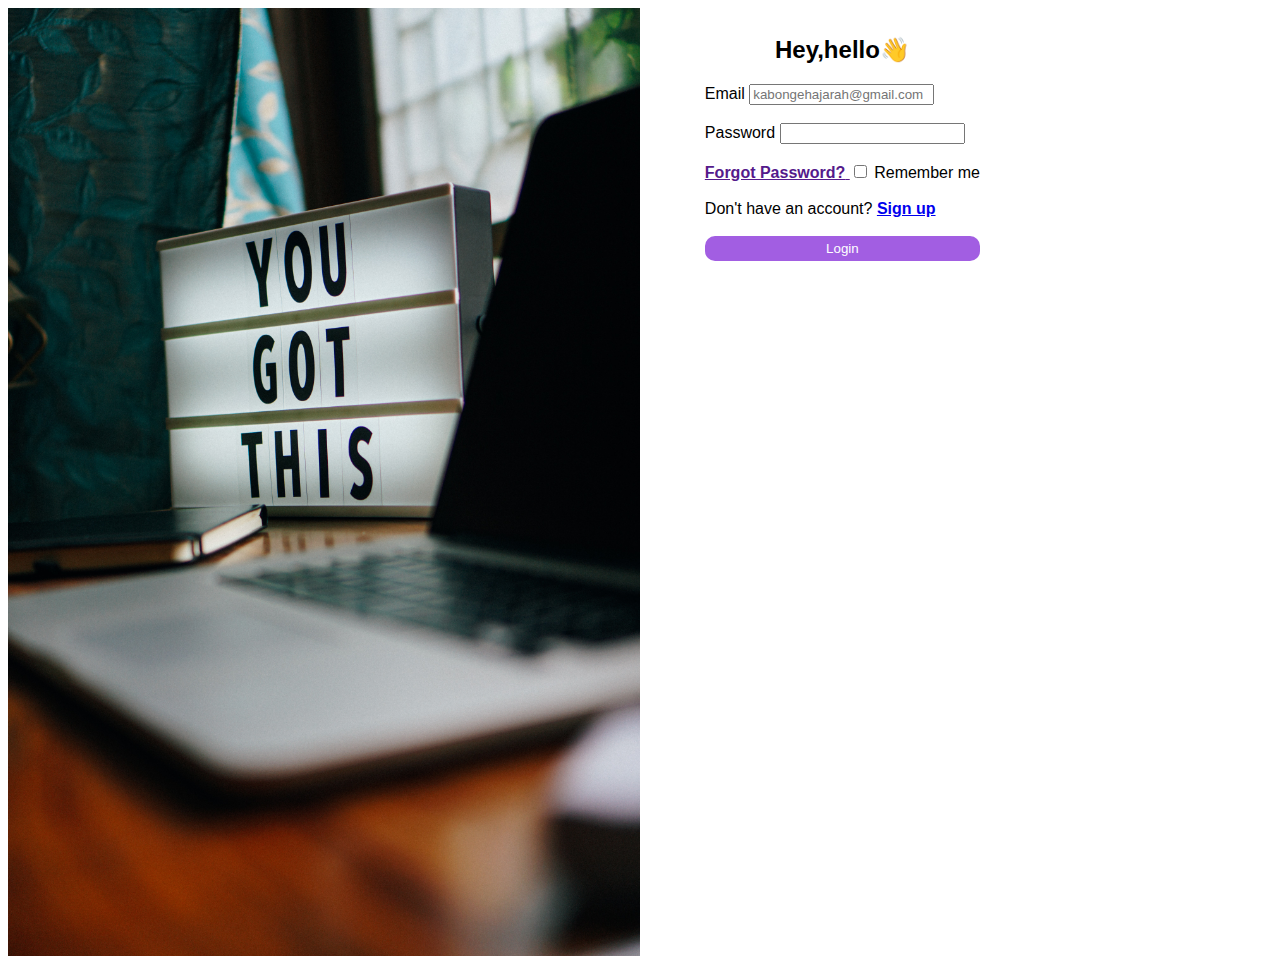
==== index.html @ 750427b2 "coding-commit" ====
<!DOCTYPE html>
 <html lang="en">
 <head>
    <meta charset="UTF-8">
    <meta http-equiv="X-UA-Compatible" content="IE=edge">
    <meta name="viewport" content="width=device-width, initial-scale=1.0">
    <title>FormAssignment</title>

<style>
.button{
  background-color: blue;
  border: 10px;
  cursor: pointer;
  width: 100%;
  background-color: rgb(162, 94, 226);
  color: white;
  border-radius: 10px;
  height: 25px;


}
.form {
float: right ;
justify-items: center;
margin-right: 290px ;
font-weight: 800%;
padding: 8px 2px;
font-family: Arial, Helvetica, sans-serif;
color: black;


}

body{
    background-image: url(https://images.unsplash.com/photo-1572635148687-307f8ca9b737?ixlib=rb-4.0.3&ixid=MnwxMjA3fDB8MHxwaG90by1wYWdlfHx8fGVufDB8fHx8&auto=format&fit=crop&w=1364&q=80
    )
}

</style>

 </head>
<div  class="login-form">
 <body>
<img   src="images/prateek-katyal-FcdtuGf7TEc-unsplash.jpg"   alt="Picture" width="50%"  > 



<form class="form" action=" http://127.0.0.1:5500/tables.html   "   method="get">
    <h2>Hey,hello<span class="wave">👋 </span></h2> 
    
    <label for="Email">Email</label>
    <input type="Email" name="Email" placeholder="kabongehajarah@gmail.com">
    <br>
    <br>
    <label for="Password">Password</label>
    <input type="password" name="Password" >
<br>
<br>
<span class="forgotPassword"> <a href="">   <b>Forgot Password?</b> </a>
    <input type="checkbox" value="Remember me">
<label>Remember me</label>  </span>
<br> 
<br>
<span class="Sign"> Don't have an account? <a  href="http://127.0.0.1:5500/form.html">  <b>Sign up</b></a>

</span>
<br>
<br>

<button  type="submit" class="button" >Login</button>


   </form>
  </div>
   
 </body>
 </html>
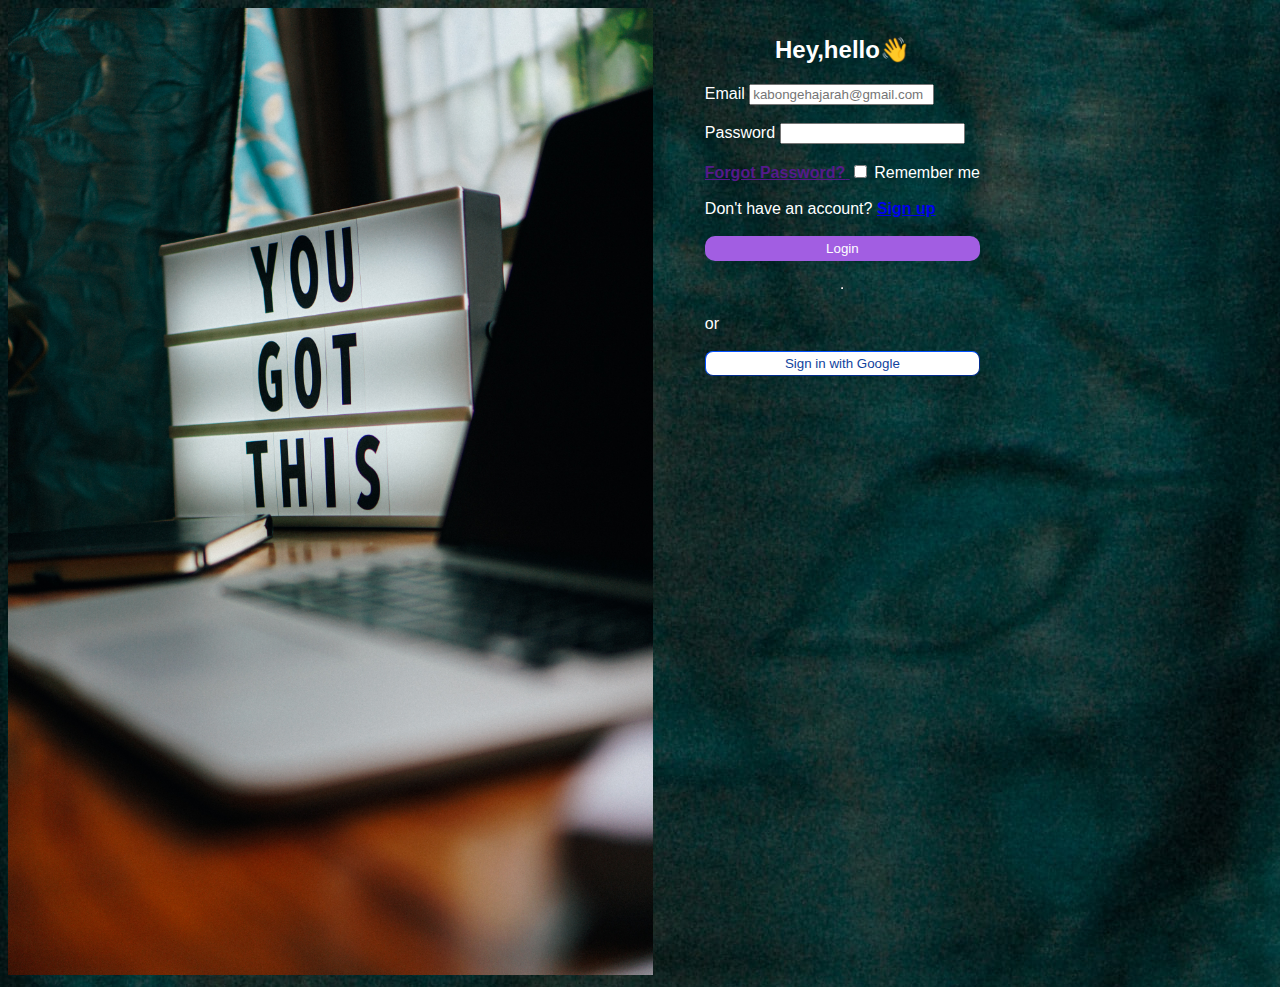
==== commit e58cc61a: "newCommits" ====
--- a/index.html
+++ b/index.html
@@ -26,22 +26,39 @@
 font-weight: 800%;
 padding: 8px 2px;
 font-family: Arial, Helvetica, sans-serif;
-color: black;
+color: white;
 
 
 }
 
 body{
-    background-image: url(https://images.unsplash.com/photo-1572635148687-307f8ca9b737?ixlib=rb-4.0.3&ixid=MnwxMjA3fDB8MHxwaG90by1wYWdlfHx8fGVufDB8fHx8&auto=format&fit=crop&w=1364&q=80
+    background-image: url("images/prateek-katyal-FcdtuGf7TEc-unsplash.jpg"
     )
 }
+.Google-button{
+
+    background-color: white;
+    border-color: rgb(2, 70, 225);
+    border-width: 1px;
+    color: rgb(16, 67, 158);
+    height: 25px;
+    width: 100%;
+    border-radius: 8px;
+cursor: pointer;
+
+
+
+
+}
+
 
 </style>
 
  </head>
 <div  class="login-form">
  <body>
-<img   src="images/prateek-katyal-FcdtuGf7TEc-unsplash.jpg"   alt="Picture" width="50%"  > 
+<img   src="images/prateek-katyal-FcdtuGf7TEc-unsplash.jpg"   alt="Picture" 
+width="51%"  > 
 
 
 
@@ -68,7 +85,14 @@
 <br>
 
 <button  type="submit" class="button" >Login</button>
+<br>
+<br>
 
+<hr class="line-1" or> 
+<br > or
+<br>
+<br>
+<button type="submit"  class="Google-button" > <span class="Google">Sign in with Google</button>
 
    </form>
   </div>
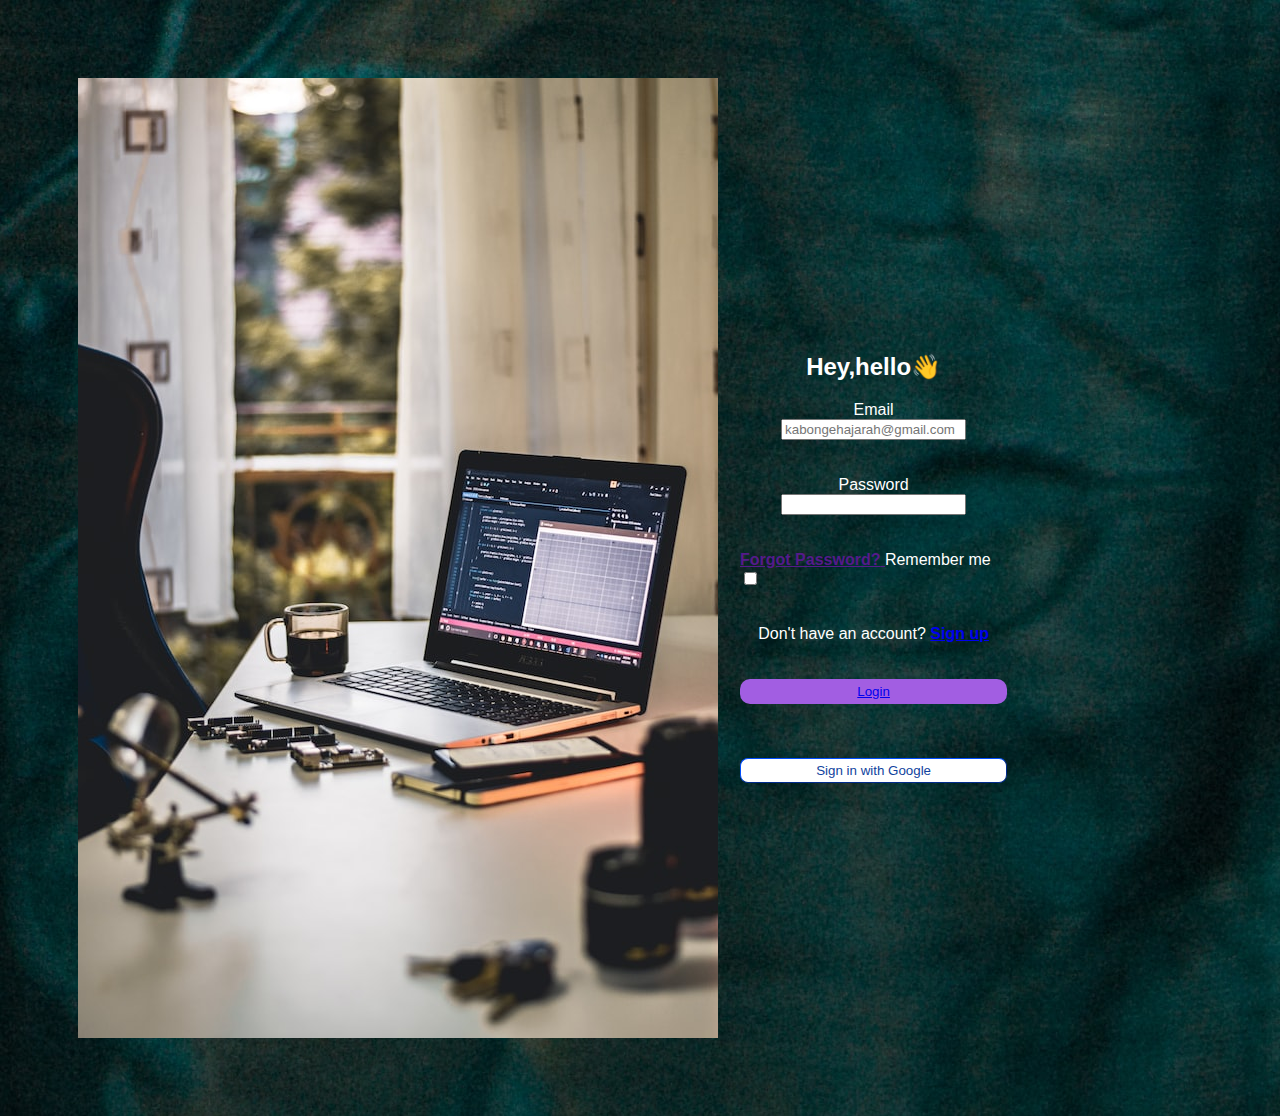
==== commit 379cff37: "new" ====
--- a/index.html
+++ b/index.html
@@ -1,101 +1,68 @@
- <!DOCTYPE html>
- <html lang="en">
- <head>
+<!DOCTYPE html>
+<html lang="en">
+<head>
     <meta charset="UTF-8">
     <meta http-equiv="X-UA-Compatible" content="IE=edge">
     <meta name="viewport" content="width=device-width, initial-scale=1.0">
-    <title>FormAssignment</title>
+    <title>WORK</title>
+<link rel="stylesheet" href="styles.css">
+   
+        
+         </head>
+         
+         <body>
+            
+        
+         
+       <div class="container" >
+        <div class="left-container"> 
+            <img  src="./images/paul-calescu-KW3m50XRhjk-unsplash.jpg"   alt="Picture" ></div>
+        
+        <!-- <div class="container2"> -->
+     
+         <form class="container2">
+        
+            <h2>Hey,hello<span>👋 </span></h2> 
+            
+            <label for="Email">Email</label>
+            <input type="Email" name="Email" placeholder="kabongehajarah@gmail.com">
+            <br>
+            <br>
+            <label for="Password">Password</label>
+            <input type="password" name="Password" >
+        
+       
+        <br>
+        <br>
+        <span class="forgotPassword"> <a href="">   <b>Forgot Password?</b> </a>
+            
+        <label>Remember me<input type="checkbox" value="Remember me"></label>  </span>
+        <br> 
+        <br>
+        <span class="Sign"> Don't have an account? <a  href="form.html">  <b>Sign up</b></a>
+        
+        </span>
+        <br>
+        <br>
+       
+        
+       <button class="button"  ><a href="tables.html" >Login</a></button> 
 
-<style>
-.button{
-  background-color: blue;
-  border: 10px;
-  cursor: pointer;
-  width: 100%;
-  background-color: rgb(162, 94, 226);
-  color: white;
-  border-radius: 10px;
-  height: 25px;
+        <br>
+        <br>
+        
+        
+        <br>
+<button type="submit"  class="Google-button" > 
+            <span class="Google">Sign in with Google</button> 
+            </form>
+        </div> 
+        
+       
+           
+        
 
+    </div>    
+</body>
 
-}
-.form {
-float: right ;
-justify-items: center;
-margin-right: 290px ;
-font-weight: 800%;
-padding: 8px 2px;
-font-family: Arial, Helvetica, sans-serif;
-color: white;
-
-
-}
-
-body{
-    background-image: url("images/prateek-katyal-FcdtuGf7TEc-unsplash.jpg"
-    )
-}
-.Google-button{
-
-    background-color: white;
-    border-color: rgb(2, 70, 225);
-    border-width: 1px;
-    color: rgb(16, 67, 158);
-    height: 25px;
-    width: 100%;
-    border-radius: 8px;
-cursor: pointer;
-
-
-
-
-}
-
-
-</style>
-
- </head>
-<div  class="login-form">
- <body>
-<img   src="images/prateek-katyal-FcdtuGf7TEc-unsplash.jpg"   alt="Picture" 
-width="51%"  > 
-
-
-
-<form class="form" action=" http://127.0.0.1:5500/tables.html   "   method="get">
-    <h2>Hey,hello<span class="wave">👋 </span></h2> 
-    
-    <label for="Email">Email</label>
-    <input type="Email" name="Email" placeholder="kabongehajarah@gmail.com">
-    <br>
-    <br>
-    <label for="Password">Password</label>
-    <input type="password" name="Password" >
-<br>
-<br>
-<span class="forgotPassword"> <a href="">   <b>Forgot Password?</b> </a>
-    <input type="checkbox" value="Remember me">
-<label>Remember me</label>  </span>
-<br> 
-<br>
-<span class="Sign"> Don't have an account? <a  href="http://127.0.0.1:5500/form.html">  <b>Sign up</b></a>
-
-</span>
-<br>
-<br>
-
-<button  type="submit" class="button" >Login</button>
-<br>
-<br>
-
-<hr class="line-1" or> 
-<br > or
-<br>
-<br>
-<button type="submit"  class="Google-button" > <span class="Google">Sign in with Google</button>
-
-   </form>
-  </div>
-   
- </body>
- </html>+</html>--- a/styles.css
+++ b/styles.css
@@ -0,0 +1,71 @@
+
+.container{
+    display: flex;
+    flex-direction: row;
+    align-items: center;
+    justify-content: center;
+    border: black;
+    padding: 20px;
+    
+}
+
+
+.left-container{
+    display: flex;
+    padding: 50px;
+    width: 50%;
+
+
+}
+.button{
+    background-color: blue;
+    border: 10px;
+    cursor: pointer;
+    width: 100%;
+    background-color: rgb(162, 94, 226);
+    color: rgb(26, 24, 24);
+    border-radius: 10px;
+    height: 25px
+    
+  
+  }
+  .container2{
+    display: flex;
+    flex-direction: column;
+    align-items: center;
+    justify-content: left;
+  justify-items: left; 
+  margin-right: 20% ;
+  
+  
+  font-family: Arial, Helvetica, sans-serif;
+  color:white;
+  border: 100px;
+
+  
+  
+  }
+  
+  
+  .Google-button{
+  
+      background-color: white;
+      border-color: rgb(2, 70, 225);
+      border-width: 1px;
+      color: rgb(16, 67, 158);
+      height: 25px;
+      width: 100%;
+      border-radius: 8px;
+  cursor: pointer;
+  
+  
+  
+  }
+  body{
+    background-image: url("images/prateek-katyal-FcdtuGf7TEc-unsplash.jpg");
+  }
+  
+  
+
+
+
